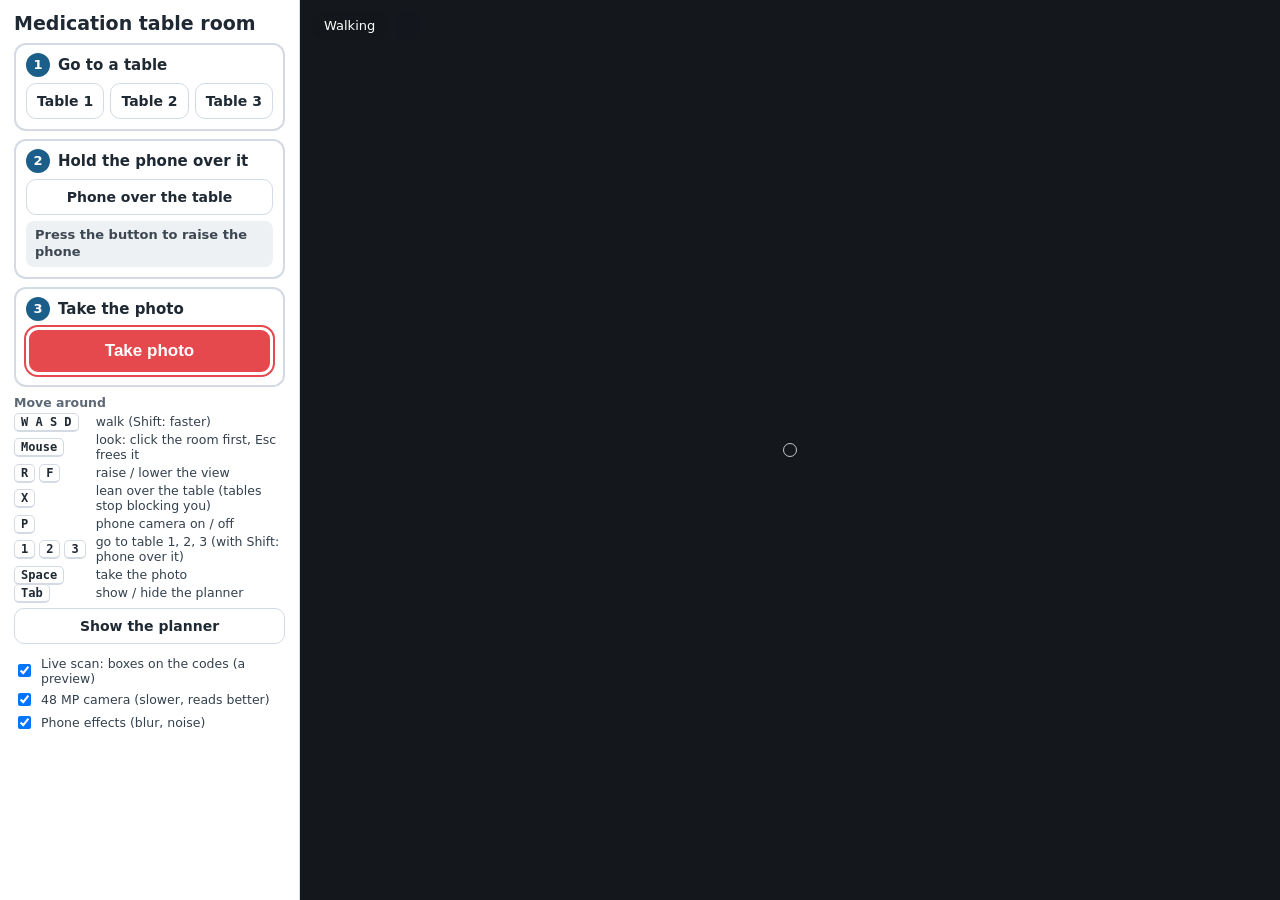
==== web/index.html @ 5b00cffe "Room: live scan preview (green boxes on codes read by the real decoder via /scan, fast passes, only " ====
<!doctype html>
<html lang="en">
<head>
<meta charset="utf-8">
<title>Medication table room</title>
<meta name="viewport" content="width=device-width, initial-scale=1">
<style>
  :root { --ink: #1f2933; --muted: #5d6875; --line: #d3dae3; --brand: #1b5e8a; --good: #1f8a5b; --mid: #d99a00; --bad: #c0392b; }
  * { box-sizing: border-box; }
  html, body { margin: 0; height: 100%; overflow: hidden; background: #14181d; font-family: system-ui, "Segoe UI", sans-serif; color: var(--ink); }
  body { display: flex; }

  /* left panel: always visible */
  #side { flex: none; width: 300px; height: 100%; overflow-y: auto; background: #fff; border-right: 1px solid var(--line); padding: 12px 14px 10px; display: flex; flex-direction: column; gap: 8px; }
  #side h1 { font-size: 19px; margin: 0; line-height: 1.2; }
  #side .sub { margin: 2px 0 0; font-size: 13px; color: var(--muted); line-height: 1.35; }
  .step { border: 2px solid var(--line); border-radius: 12px; padding: 8px 10px 10px; transition: border-color .15s, background .15s; }
  .step.current { border-color: var(--brand); background: #f1f7fc; }
  .step h2 { font-size: 15px; margin: 0 0 6px; display: flex; align-items: center; gap: 8px; }
  .step h2 b { flex: none; width: 24px; height: 24px; border-radius: 50%; background: var(--brand); color: #fff; font-size: 13px; display: inline-flex; align-items: center; justify-content: center; }
  .step p { margin: 8px 0 0; font-size: 12.5px; color: var(--muted); line-height: 1.35; }
  .row { display: flex; gap: 6px; }
  .btn { white-space: nowrap; cursor: pointer; border: 1px solid var(--line); background: #fff; color: var(--ink); border-radius: 10px; padding: 9px 12px; font: inherit; font-size: 14px; font-weight: 650; }
  .btn:hover { border-color: var(--brand); }
  .btn.on { background: var(--brand); color: #fff; border-color: var(--brand); }
  .row .btn { flex: 1; padding-left: 4px; padding-right: 4px; }
  .step > .btn { width: 100%; }
  #gauge { margin-top: 6px; padding: 6px 9px; border-radius: 8px; font-size: 13px; font-weight: 650; line-height: 1.3; background: #eef1f4; color: #3d4752; }
  #gauge.good { background: var(--good); color: #fff; } #gauge.mid { background: var(--mid); color: #fff; } #gauge.bad { background: var(--bad); color: #fff; }
  #shutter { width: 100%; padding: 11px; font-size: 17px; border-radius: 12px; border: 3px solid #fff; outline: 2px solid #e5484d; background: #e5484d; color: #fff; font-weight: 750; cursor: pointer; }
  #shutter:hover { background: #f0585d; } #shutter:active { transform: scale(.98); }
  .keys { margin: 0; display: grid; grid-template-columns: auto 1fr; gap: 5px 10px; font-size: 13px; align-items: center; }
  .keys dt { margin: 0; } .keys dd { margin: 0; color: #33404d; }
  kbd { background: #fff; border: 1px solid var(--line); border-bottom-width: 2px; border-radius: 5px; padding: 1px 6px; font: 600 12px ui-monospace, monospace; white-space: nowrap; }
  #side .small { font-size: 12.5px; color: var(--muted); }
  #side label { display: flex; gap: 7px; align-items: center; font-size: 12.5px; color: #33404d; cursor: pointer; margin-top: 4px; }
  .keys { gap: 3px 10px; font-size: 12.5px; }
  #side .note { font-size: 11.5px; color: var(--muted); line-height: 1.35; margin-top: auto; }

  /* the room */
  #stage { position: relative; flex: 1; min-width: 0; height: 100%; overflow: hidden; }
  #c { width: 100%; height: 100%; display: block; cursor: crosshair; }
  .hud { position: absolute; pointer-events: none; }
  .chips { left: 12px; top: 12px; display: flex; gap: 8px; }
  .chip { background: rgba(20,24,29,.72); color: #fff; padding: 6px 12px; border-radius: 999px; font-size: 13px; backdrop-filter: blur(4px); }
  #cross { left: 50%; top: 50%; width: 14px; height: 14px; margin: -7px 0 0 -7px; border: 1px solid rgba(255,255,255,.75); border-radius: 50%; }
  #frame { left: 50%; top: 50%; transform: translate(-50%, -50%); border: 2px solid rgba(255,255,255,.95); box-shadow: 0 0 0 100vmax rgba(0,0,0,.55); display: none; }
  #overlay { position: absolute; inset: 0; width: 100%; height: 100%; }
  #frame::before { content: ""; position: absolute; inset: 33.3% 0; border-top: 1px solid rgba(255,255,255,.3); border-bottom: 1px solid rgba(255,255,255,.3); }
  #frame::after { content: ""; position: absolute; inset: 0 33.3%; border-left: 1px solid rgba(255,255,255,.3); border-right: 1px solid rgba(255,255,255,.3); }
  #toast { left: 50%; top: 56px; transform: translateX(-50%); font-size: 15px; background: rgba(20,24,29,.9); color: #fff; padding: 10px 18px; border-radius: 12px; opacity: 0; transition: opacity .3s; max-width: 80%; text-align: center; }
  #lookhint { left: 50%; bottom: 14px; transform: translateX(-50%); font-size: 13px; color: #fff; background: rgba(20,24,29,.6); padding: 4px 12px; border-radius: 999px; white-space: nowrap; }

  /* planner panel */
  #panel { display: none; flex-direction: column; width: min(600px, 44vw); height: 100%; background: #fff; border-left: 1px solid var(--line); }
  body.planner #panel { display: flex; }
  #panelbar { display: flex; justify-content: space-between; align-items: center; padding: 8px 12px; border-bottom: 1px solid var(--line); font-weight: 700; }
  #panelbar a { font-weight: 500; font-size: 13px; color: var(--brand); margin-right: 12px; }
  #panelbar .btn { padding: 5px 11px; }
  #app { flex: 1; width: 100%; border: 0; }
</style>
</head>
<body>
<aside id="side">
  <h1>Medication table room</h1>

  <section class="step" id="step1">
    <h2><b>1</b> Go to a table</h2>
    <div class="row"><button class="btn" data-table="0">Table 1</button><button class="btn" data-table="1">Table 2</button><button class="btn" data-table="2">Table 3</button></div>
  </section>

  <section class="step" id="step2">
    <h2><b>2</b> Hold the phone over it</h2>
    <button class="btn" id="btnPhone" title="Shift + 1, 2 or 3">Phone over the table</button>
    <div id="gauge">Press the button to raise the phone</div>
  </section>

  <section class="step" id="step3">
    <h2><b>3</b> Take the photo</h2>
    <button id="shutter" title="Space">Take photo</button>
  </section>

  <section>
    <h2 class="small" style="margin:0 0 4px">Move around</h2>
    <dl class="keys">
      <dt><kbd>W A S D</kbd></dt><dd>walk (Shift: faster)</dd>
      <dt><kbd>Mouse</kbd></dt><dd>look: click the room first, Esc frees it</dd>
      <dt><kbd>R</kbd> <kbd>F</kbd></dt><dd>raise / lower the view</dd>
      <dt><kbd>X</kbd></dt><dd>lean over the table (tables stop blocking you)</dd>
      <dt><kbd>P</kbd></dt><dd>phone camera on / off</dd>
      <dt><kbd>1</kbd> <kbd>2</kbd> <kbd>3</kbd></dt><dd>go to table 1, 2, 3 (with Shift: phone over it)</dd>
      <dt><kbd>Space</kbd></dt><dd>take the photo</dd>
      <dt><kbd>Tab</kbd></dt><dd>show / hide the planner</dd>
    </dl>
  </section>

  <button class="btn" id="btnPlanner">Show the planner</button>

  <section>
    <label><input type="checkbox" id="live" checked> Live scan: boxes on the codes (a preview)</label>
    <label><input type="checkbox" id="hires" checked> 48 MP camera (slower, reads better)</label>
    <label><input type="checkbox" id="effects" checked> Phone effects (blur, noise)</label>
  </section>

</aside>

<div id="stage">
  <canvas id="c"></canvas>
  <div id="cross" class="hud"></div>
  <div id="frame" class="hud"><canvas id="overlay"></canvas></div>
  <div class="hud chips"><span class="chip" id="modeChip">Walking</span><span class="chip" id="where"></span><span class="chip" id="scanChip" style="display:none"></span></div>
  <div id="toast" class="hud"></div>
  <div id="lookhint" class="hud"></div>
</div>

<aside id="panel">
  <div id="panelbar"><span>Planner</span><span><a id="openApp" target="_blank" rel="noopener">Open in a tab</a><button class="btn" id="btnClose">Hide</button></span></div>
  <iframe id="app" title="Medication planner"></iframe>
</aside>
<script type="importmap">{ "imports": { "three": "./vendor/three.module.js" } }</script>
<script type="module" src="./main.js"></script>
</body>
</html>
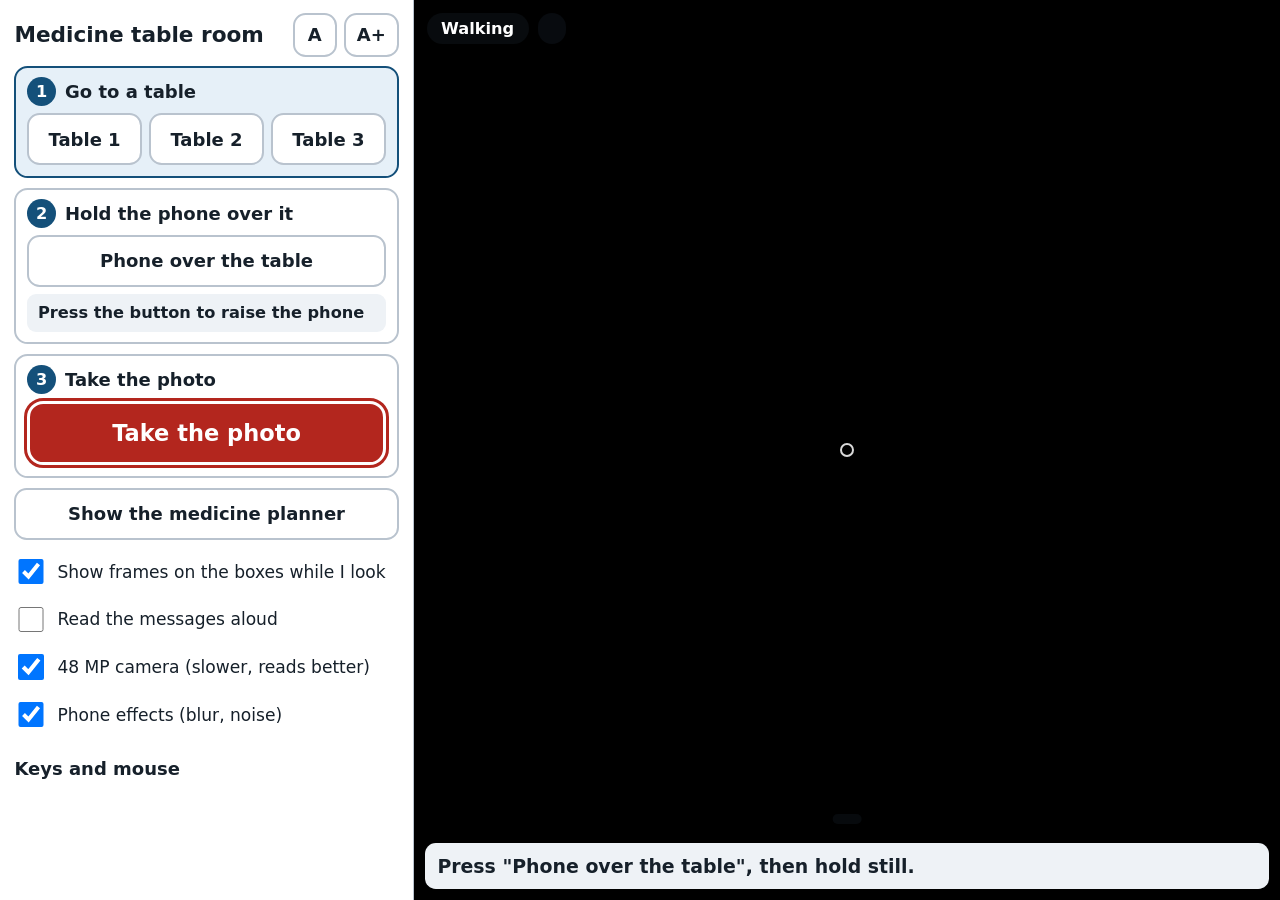
==== commit ee3e1712: "Room and camera pages: large readable controls, text size buttons, one spoken or written next step, " ====
--- a/web/index.html
+++ b/web/index.html
@@ -2,120 +2,91 @@
 <html lang="en">
 <head>
 <meta charset="utf-8">
-<title>Medication table room</title>
-<meta name="viewport" content="width=device-width, initial-scale=1">
+<title>Medicine table room</title>
+<meta name="viewport" content="width=device-width, initial-scale=1, viewport-fit=cover">
+<link rel="stylesheet" href="./ui.css">
 <style>
-  :root { --ink: #1f2933; --muted: #5d6875; --line: #d3dae3; --brand: #1b5e8a; --good: #1f8a5b; --mid: #d99a00; --bad: #c0392b; }
-  * { box-sizing: border-box; }
-  html, body { margin: 0; height: 100%; overflow: hidden; background: #14181d; font-family: system-ui, "Segoe UI", sans-serif; color: var(--ink); }
-  body { display: flex; }
-
-  /* left panel: always visible */
-  #side { flex: none; width: 300px; height: 100%; overflow-y: auto; background: #fff; border-right: 1px solid var(--line); padding: 12px 14px 10px; display: flex; flex-direction: column; gap: 8px; }
-  #side h1 { font-size: 19px; margin: 0; line-height: 1.2; }
-  #side .sub { margin: 2px 0 0; font-size: 13px; color: var(--muted); line-height: 1.35; }
-  .step { border: 2px solid var(--line); border-radius: 12px; padding: 8px 10px 10px; transition: border-color .15s, background .15s; }
-  .step.current { border-color: var(--brand); background: #f1f7fc; }
-  .step h2 { font-size: 15px; margin: 0 0 6px; display: flex; align-items: center; gap: 8px; }
-  .step h2 b { flex: none; width: 24px; height: 24px; border-radius: 50%; background: var(--brand); color: #fff; font-size: 13px; display: inline-flex; align-items: center; justify-content: center; }
-  .step p { margin: 8px 0 0; font-size: 12.5px; color: var(--muted); line-height: 1.35; }
-  .row { display: flex; gap: 6px; }
-  .btn { white-space: nowrap; cursor: pointer; border: 1px solid var(--line); background: #fff; color: var(--ink); border-radius: 10px; padding: 9px 12px; font: inherit; font-size: 14px; font-weight: 650; }
-  .btn:hover { border-color: var(--brand); }
-  .btn.on { background: var(--brand); color: #fff; border-color: var(--brand); }
-  .row .btn { flex: 1; padding-left: 4px; padding-right: 4px; }
-  .step > .btn { width: 100%; }
-  #gauge { margin-top: 6px; padding: 6px 9px; border-radius: 8px; font-size: 13px; font-weight: 650; line-height: 1.3; background: #eef1f4; color: #3d4752; }
-  #gauge.good { background: var(--good); color: #fff; } #gauge.mid { background: var(--mid); color: #fff; } #gauge.bad { background: var(--bad); color: #fff; }
-  #shutter { width: 100%; padding: 11px; font-size: 17px; border-radius: 12px; border: 3px solid #fff; outline: 2px solid #e5484d; background: #e5484d; color: #fff; font-weight: 750; cursor: pointer; }
-  #shutter:hover { background: #f0585d; } #shutter:active { transform: scale(.98); }
-  .keys { margin: 0; display: grid; grid-template-columns: auto 1fr; gap: 5px 10px; font-size: 13px; align-items: center; }
-  .keys dt { margin: 0; } .keys dd { margin: 0; color: #33404d; }
-  kbd { background: #fff; border: 1px solid var(--line); border-bottom-width: 2px; border-radius: 5px; padding: 1px 6px; font: 600 12px ui-monospace, monospace; white-space: nowrap; }
-  #side .small { font-size: 12.5px; color: var(--muted); }
-  #side label { display: flex; gap: 7px; align-items: center; font-size: 12.5px; color: #33404d; cursor: pointer; margin-top: 4px; }
-  .keys { gap: 3px 10px; font-size: 12.5px; }
-  #side .note { font-size: 11.5px; color: var(--muted); line-height: 1.35; margin-top: auto; }
-
-  /* the room */
-  #stage { position: relative; flex: 1; min-width: 0; height: 100%; overflow: hidden; }
-  #c { width: 100%; height: 100%; display: block; cursor: crosshair; }
-  .hud { position: absolute; pointer-events: none; }
-  .chips { left: 12px; top: 12px; display: flex; gap: 8px; }
-  .chip { background: rgba(20,24,29,.72); color: #fff; padding: 6px 12px; border-radius: 999px; font-size: 13px; backdrop-filter: blur(4px); }
-  #cross { left: 50%; top: 50%; width: 14px; height: 14px; margin: -7px 0 0 -7px; border: 1px solid rgba(255,255,255,.75); border-radius: 50%; }
+  #c { width: 100%; height: 100%; display: block; cursor: crosshair; touch-action: none; }
+  #cross { left: 50%; top: 50%; width: 14px; height: 14px; margin: -7px 0 0 -7px; border: 2px solid rgba(255,255,255,.85); border-radius: 50%; }
   #frame { left: 50%; top: 50%; transform: translate(-50%, -50%); border: 2px solid rgba(255,255,255,.95); box-shadow: 0 0 0 100vmax rgba(0,0,0,.55); display: none; }
-  #overlay { position: absolute; inset: 0; width: 100%; height: 100%; }
   #frame::before { content: ""; position: absolute; inset: 33.3% 0; border-top: 1px solid rgba(255,255,255,.3); border-bottom: 1px solid rgba(255,255,255,.3); }
   #frame::after { content: ""; position: absolute; inset: 0 33.3%; border-left: 1px solid rgba(255,255,255,.3); border-right: 1px solid rgba(255,255,255,.3); }
-  #toast { left: 50%; top: 56px; transform: translateX(-50%); font-size: 15px; background: rgba(20,24,29,.9); color: #fff; padding: 10px 18px; border-radius: 12px; opacity: 0; transition: opacity .3s; max-width: 80%; text-align: center; }
-  #lookhint { left: 50%; bottom: 14px; transform: translateX(-50%); font-size: 13px; color: #fff; background: rgba(20,24,29,.6); padding: 4px 12px; border-radius: 999px; white-space: nowrap; }
-
-  /* planner panel */
-  #panel { display: none; flex-direction: column; width: min(600px, 44vw); height: 100%; background: #fff; border-left: 1px solid var(--line); }
-  body.planner #panel { display: flex; }
-  #panelbar { display: flex; justify-content: space-between; align-items: center; padding: 8px 12px; border-bottom: 1px solid var(--line); font-weight: 700; }
-  #panelbar a { font-weight: 500; font-size: 13px; color: var(--brand); margin-right: 12px; }
-  #panelbar .btn { padding: 5px 11px; }
-  #app { flex: 1; width: 100%; border: 0; }
+  #overlay { inset: 0; width: 100%; height: 100%; pointer-events: none; }
+  #lookhint { left: 50%; bottom: 4.2rem; transform: translateX(-50%); font-size: .9rem; color: #fff; background: rgba(10,14,18,.75); padding: .3rem .8rem; border-radius: 999px; white-space: nowrap; }
+  #stage #advice { position: absolute; left: .6rem; right: .6rem; bottom: .6rem; margin: 0; font-size: 1.05rem; box-shadow: 0 2px 10px rgba(0,0,0,.4); pointer-events: none; }
+  #pad { position: absolute; right: .6rem; bottom: 4.6rem; display: none; grid-template-columns: repeat(3, 3.2rem); grid-template-rows: repeat(3, 3.2rem); gap: .3rem; }
+  #pad .btn { min-height: 0; min-width: 0; width: 3.2rem; height: 3.2rem; padding: 0; background: rgba(255,255,255,.88); font-size: .8rem; user-select: none; -webkit-user-select: none; touch-action: none; }
+  @media (pointer: coarse) { #pad { display: grid; } #lookhint, .keys-block { display: none; } }
+  details.keys-block summary { cursor: pointer; font-weight: 700; min-height: 44px; display: flex; align-items: center; }
 </style>
 </head>
 <body>
-<aside id="side">
-  <h1>Medication table room</h1>
+<aside id="side" aria-label="Controls">
+  <div class="top">
+    <h1>Medicine table room</h1>
+    <button class="btn small" id="textSmaller" aria-label="Normal text size" aria-pressed="true">A</button>
+    <button class="btn small" id="textBigger" aria-label="Larger text size" aria-pressed="false">A+</button>
+  </div>
 
-  <section class="step" id="step1">
-    <h2><b>1</b> Go to a table</h2>
+  <section class="step current" id="step1" aria-labelledby="s1">
+    <h2 id="s1"><b>1</b> Go to a table</h2>
     <div class="row"><button class="btn" data-table="0">Table 1</button><button class="btn" data-table="1">Table 2</button><button class="btn" data-table="2">Table 3</button></div>
   </section>
 
-  <section class="step" id="step2">
-    <h2><b>2</b> Hold the phone over it</h2>
+  <section class="step" id="step2" aria-labelledby="s2">
+    <h2 id="s2"><b>2</b> Hold the phone over it</h2>
     <button class="btn" id="btnPhone" title="Shift + 1, 2 or 3">Phone over the table</button>
     <div id="gauge">Press the button to raise the phone</div>
+    <button class="btn warn" id="btnCloseup" style="display:none; margin-top:.4rem">Close-up of the box with no code</button>
   </section>
 
-  <section class="step" id="step3">
-    <h2><b>3</b> Take the photo</h2>
-    <button id="shutter" title="Space">Take photo</button>
+  <section class="step" id="step3" aria-labelledby="s3">
+    <h2 id="s3"><b>3</b> Take the photo</h2>
+    <button id="shutter" title="Space">Take the photo</button>
   </section>
 
-  <section>
-    <h2 class="small" style="margin:0 0 4px">Move around</h2>
+  <button class="btn" id="btnPlanner">Show the medicine planner</button>
+
+  <section class="options" aria-label="Options">
+    <label><input type="checkbox" id="live" checked> Show frames on the boxes while I look</label>
+    <label><input type="checkbox" id="voice"> Read the messages aloud</label>
+    <label><input type="checkbox" id="hires" checked> 48 MP camera (slower, reads better)</label>
+    <label><input type="checkbox" id="effects" checked> Phone effects (blur, noise)</label>
+  </section>
+
+  <details class="keys-block">
+    <summary>Keys and mouse</summary>
     <dl class="keys">
       <dt><kbd>W A S D</kbd></dt><dd>walk (Shift: faster)</dd>
       <dt><kbd>Mouse</kbd></dt><dd>look: click the room first, Esc frees it</dd>
       <dt><kbd>R</kbd> <kbd>F</kbd></dt><dd>raise / lower the view</dd>
-      <dt><kbd>X</kbd></dt><dd>lean over the table (tables stop blocking you)</dd>
+      <dt><kbd>X</kbd></dt><dd>lean over the table</dd>
       <dt><kbd>P</kbd></dt><dd>phone camera on / off</dd>
-      <dt><kbd>1</kbd> <kbd>2</kbd> <kbd>3</kbd></dt><dd>go to table 1, 2, 3 (with Shift: phone over it)</dd>
+      <dt><kbd>1</kbd> <kbd>2</kbd> <kbd>3</kbd></dt><dd>go to table 1, 2, 3 (Shift: phone over it)</dd>
       <dt><kbd>Space</kbd></dt><dd>take the photo</dd>
       <dt><kbd>Tab</kbd></dt><dd>show / hide the planner</dd>
     </dl>
-  </section>
-
-  <button class="btn" id="btnPlanner">Show the planner</button>
-
-  <section>
-    <label><input type="checkbox" id="live" checked> Live scan: boxes on the codes (a preview)</label>
-    <label><input type="checkbox" id="hires" checked> 48 MP camera (slower, reads better)</label>
-    <label><input type="checkbox" id="effects" checked> Phone effects (blur, noise)</label>
-  </section>
-
+  </details>
 </aside>
 
 <div id="stage">
-  <canvas id="c"></canvas>
+  <canvas id="c" aria-label="3D room with three tables of medicine boxes" tabindex="0"></canvas>
   <div id="cross" class="hud"></div>
-  <div id="frame" class="hud"><canvas id="overlay"></canvas></div>
+  <div id="frame" class="hud"><canvas id="overlay" aria-hidden="true"></canvas><div id="sweep"></div></div>
   <div class="hud chips"><span class="chip" id="modeChip">Walking</span><span class="chip" id="where"></span><span class="chip" id="scanChip" style="display:none"></span></div>
-  <div id="toast" class="hud"></div>
+  <div id="toast" class="hud" role="status" aria-live="polite"></div>
   <div id="lookhint" class="hud"></div>
+  <div id="pad" aria-label="Move around">
+    <span></span><button class="btn" data-key="KeyW" aria-label="Walk forward">Fwd</button><span></span>
+    <button class="btn" data-key="KeyA" aria-label="Walk left">Left</button><button class="btn" data-key="KeyS" aria-label="Walk back">Back</button><button class="btn" data-key="KeyD" aria-label="Walk right">Right</button>
+    <button class="btn" data-key="KeyR" aria-label="Raise the view">Up</button><span></span><button class="btn" data-key="KeyF" aria-label="Lower the view">Down</button>
+  </div>
+  <div id="advice" role="status" aria-live="polite">Press "Phone over the table", then hold still.</div>
 </div>
 
-<aside id="panel">
-  <div id="panelbar"><span>Planner</span><span><a id="openApp" target="_blank" rel="noopener">Open in a tab</a><button class="btn" id="btnClose">Hide</button></span></div>
-  <iframe id="app" title="Medication planner"></iframe>
+<aside id="panel" aria-label="Medicine planner">
+  <div id="panelbar"><span>Medicine planner</span><span><a id="openApp" target="_blank" rel="noopener">Open in a new tab</a><button class="btn small" id="btnClose">Back to the room</button></span></div>
+  <iframe id="app" title="Medicine planner"></iframe>
 </aside>
 <script type="importmap">{ "imports": { "three": "./vendor/three.module.js" } }</script>
 <script type="module" src="./main.js"></script>
--- a/web/ui.css
+++ b/web/ui.css
@@ -0,0 +1,84 @@
+/* Shared by the 3D room (index.html) and the camera page (camera.html).
+   Built for people who may be over 80 or have poor eyesight: large text that the user can enlarge, high contrast (every text/background pair is at least
+   4.5:1, most 7:1), buttons at least 52 px tall, a clear focus ring, no meaning carried by colour alone, no required hover, motion that can be turned off. */
+:root { --ink: #16202a; --muted: #44505b; --line: #b9c3ce; --paper: #ffffff; --soft: #eef2f6; --brand: #14507a; --brand-soft: #e6f0f8;
+        --good: #17704a; --mid: #7a4f00; --bad: #a52a1f; --amber: #f59e0b; --green: #22c55e; --focus: #ffb000; --side: 23rem; }
+* { box-sizing: border-box; }
+html { font-size: 18px; -webkit-text-size-adjust: 100%; }
+html.big { font-size: 22px; }
+html, body { margin: 0; height: 100%; overflow: hidden; background: #10151a; color: var(--ink); font-family: system-ui, "Segoe UI", Roboto, sans-serif; }
+body { display: flex; height: 100dvh; }
+:focus-visible { outline: 4px solid var(--focus); outline-offset: 2px; }
+button, input, label { font: inherit; }
+
+#side { flex: none; width: var(--side); max-width: 100vw; height: 100%; overflow-y: auto; background: var(--paper); border-right: 1px solid var(--line);
+        padding: .7rem .8rem .5rem; display: flex; flex-direction: column; gap: .55rem; }
+#side h1 { font-size: 1.2rem; line-height: 1.2; margin: 0; flex: 1; }
+.top { display: flex; align-items: center; gap: .4rem; }
+.step { border: 2px solid var(--line); border-radius: .75rem; padding: .5rem .6rem .6rem; background: var(--paper); }
+.step.current { border-color: var(--brand); background: var(--brand-soft); }
+.step h2 { font-size: 1rem; margin: 0 0 .4rem; display: flex; align-items: center; gap: .5rem; }
+.step h2 b { flex: none; width: 1.6rem; height: 1.6rem; border-radius: 50%; background: var(--brand); color: #fff; font-size: .9rem; display: inline-flex; align-items: center; justify-content: center; }
+.step p, .help { margin: .4rem 0 0; font-size: .85rem; color: var(--muted); line-height: 1.4; }
+.row { display: flex; gap: .4rem; }
+
+.btn { min-height: 52px; min-width: 52px; padding: .5rem .8rem; border: 2px solid var(--line); border-radius: .7rem; background: var(--paper); color: var(--ink);
+       font-size: 1rem; font-weight: 700; cursor: pointer; line-height: 1.2; touch-action: manipulation; }
+.btn:hover { border-color: var(--brand); }
+.btn.on, .btn.primary { background: var(--brand); color: #fff; border-color: var(--brand); }
+.btn:disabled { opacity: .5; cursor: default; }
+.btn.wide, .step > .btn, #side > .btn { width: 100%; }
+.row .btn { flex: 1; padding-left: .2rem; padding-right: .2rem; }
+.btn.small { min-height: 44px; min-width: 44px; padding: .2rem .6rem; }
+.btn.warn { border-color: var(--amber); color: var(--mid); }
+a { color: var(--brand); }
+
+#shutter { width: 100%; min-height: 64px; font-size: 1.25rem; font-weight: 800; border-radius: .9rem; border: 3px solid #fff; outline: 3px solid #b3261e; background: #b3261e; color: #fff; cursor: pointer; touch-action: manipulation; }
+#shutter:disabled { opacity: .45; cursor: default; }
+#shutter:not(:disabled):hover { background: #c4342b; } #shutter:not(:disabled):active { transform: scale(.98); }
+
+/* the one sentence that says what to do next */
+#advice { margin-top: .4rem; padding: .6rem .7rem; border-radius: .6rem; font-size: 1.05rem; font-weight: 700; line-height: 1.3; background: var(--soft); color: var(--ink); }
+#advice.good { background: var(--good); color: #fff; } #advice.mid { background: #ffe9b8; color: #3d2900; border: 2px solid var(--mid); } #advice.bad { background: #ffd9d4; color: #5c1009; border: 2px solid var(--bad); }
+#gauge { margin-top: .4rem; padding: .45rem .6rem; border-radius: .5rem; font-size: .9rem; font-weight: 700; line-height: 1.3; background: var(--soft); color: var(--ink); }
+#gauge.good { background: var(--good); color: #fff; } #gauge.mid { background: #ffe9b8; color: #3d2900; } #gauge.bad { background: #ffd9d4; color: #5c1009; }
+#error { display: none; background: #ffd9d4; color: #5c1009; border: 2px solid var(--bad); border-radius: .5rem; padding: .5rem .6rem; font-size: .95rem; line-height: 1.35; margin-top: .4rem; }
+.options { display: flex; flex-direction: column; gap: .2rem; }
+.options label { display: flex; gap: .6rem; align-items: center; min-height: 44px; font-size: .95rem; cursor: pointer; }
+.options input { width: 1.4rem; height: 1.4rem; flex: none; }
+.keys { margin: 0; display: grid; grid-template-columns: auto 1fr; gap: .25rem .6rem; font-size: .85rem; align-items: center; }
+.keys dt, .keys dd { margin: 0; }
+kbd { background: #fff; border: 1px solid var(--line); border-bottom-width: 2px; border-radius: 5px; padding: 1px 6px; font: 700 .8rem ui-monospace, monospace; white-space: nowrap; }
+
+#stage { position: relative; flex: 1; min-width: 0; height: 100%; overflow: hidden; background: #000; }
+.hud { position: absolute; pointer-events: none; }
+.chips { left: .7rem; top: .7rem; display: flex; gap: .5rem; flex-wrap: wrap; right: .7rem; }
+.chip { background: rgba(10,14,18,.82); color: #fff; padding: .35rem .8rem; border-radius: 999px; font-size: .9rem; font-weight: 600; }
+#toast { left: 50%; top: 3.6rem; transform: translateX(-50%); font-size: 1.05rem; background: rgba(10,14,18,.94); color: #fff; padding: .7rem 1.1rem; border-radius: .8rem; opacity: 0; transition: opacity .3s; max-width: 90%; text-align: center; }
+#overlay { position: absolute; pointer-events: none; }
+#sweep { position: absolute; left: 0; right: 0; height: 4px; top: 0; display: none; background: linear-gradient(90deg, transparent, #7ee2a8, transparent); box-shadow: 0 0 12px 2px rgba(126,226,168,.7); animation: sweep 1.3s ease-in-out infinite alternate; pointer-events: none; }
+@keyframes sweep { from { top: var(--t0, 0px); } to { top: var(--t1, 100%); } }
+
+#panel { display: none; flex-direction: column; width: min(40rem, 46vw); height: 100%; background: var(--paper); border-left: 1px solid var(--line); }
+body.planner #panel { display: flex; }
+#panelbar { display: flex; justify-content: space-between; align-items: center; gap: .5rem; padding: .5rem .7rem; border-bottom: 1px solid var(--line); font-weight: 800; }
+#panelbar a { font-weight: 600; font-size: .9rem; margin-right: .6rem; }
+#app { flex: 1; width: 100%; border: 0; }
+
+/* small screens: the picture on top, the controls below, the planner over everything */
+@media (max-width: 860px) {
+  html { font-size: 17px; }
+  body { flex-direction: column; }
+  #stage { order: 1; flex: none; height: 46dvh; }
+  #side { order: 2; width: 100%; flex: 1; height: auto; border-right: 0; border-top: 1px solid var(--line); padding-bottom: 1rem; }
+  #panel { order: 3; position: fixed; inset: 0; width: 100%; z-index: 20; border-left: 0; }
+  .keys-block { display: none; }
+}
+@media (orientation: landscape) and (max-height: 520px) {
+  html { font-size: 15px; }
+  body { flex-direction: row; }
+  #stage { order: 0; flex: 1; height: 100%; }
+  #side { order: 0; width: 21rem; height: 100%; border-top: 0; border-right: 1px solid var(--line); }
+}
+@media (prefers-reduced-motion: reduce) { #sweep { animation: none; display: none !important; } * { transition: none !important; } }
+@media (prefers-contrast: more) { :root { --line: #5b6670; } }
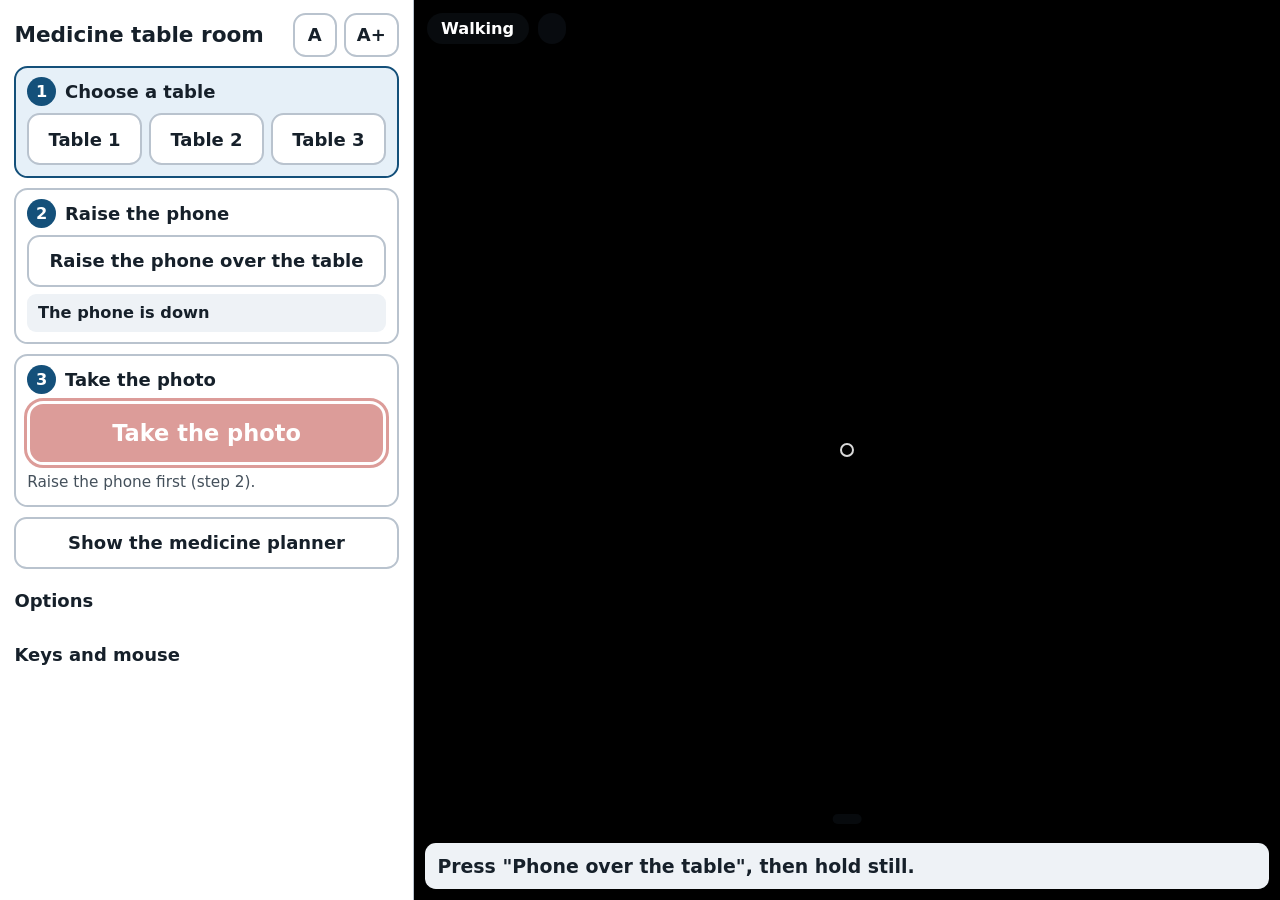
==== commit db525f01: "Room: three plain steps (choose a table, raise the phone, take the photo); the shutter is off until " ====
--- a/web/index.html
+++ b/web/index.html
@@ -17,7 +17,7 @@
   #pad { position: absolute; right: .6rem; bottom: 4.6rem; display: none; grid-template-columns: repeat(3, 3.2rem); grid-template-rows: repeat(3, 3.2rem); gap: .3rem; }
   #pad .btn { min-height: 0; min-width: 0; width: 3.2rem; height: 3.2rem; padding: 0; background: rgba(255,255,255,.88); font-size: .8rem; user-select: none; -webkit-user-select: none; touch-action: none; }
   @media (pointer: coarse) { #pad { display: grid; } #lookhint, .keys-block { display: none; } }
-  details.keys-block summary { cursor: pointer; font-weight: 700; min-height: 44px; display: flex; align-items: center; }
+  details.options-block summary, details.keys-block summary { cursor: pointer; font-weight: 700; min-height: 44px; display: flex; align-items: center; }
 </style>
 </head>
 <body>
@@ -29,30 +29,34 @@
   </div>
 
   <section class="step current" id="step1" aria-labelledby="s1">
-    <h2 id="s1"><b>1</b> Go to a table</h2>
+    <h2 id="s1"><b>1</b> Choose a table</h2>
     <div class="row"><button class="btn" data-table="0">Table 1</button><button class="btn" data-table="1">Table 2</button><button class="btn" data-table="2">Table 3</button></div>
   </section>
 
   <section class="step" id="step2" aria-labelledby="s2">
-    <h2 id="s2"><b>2</b> Hold the phone over it</h2>
-    <button class="btn" id="btnPhone" title="Shift + 1, 2 or 3">Phone over the table</button>
-    <div id="gauge">Press the button to raise the phone</div>
+    <h2 id="s2"><b>2</b> Raise the phone</h2>
+    <button class="btn" id="btnPhone" title="Shift + 1, 2 or 3">Raise the phone over the table</button>
+    <div id="gauge">The phone is down</div>
     <button class="btn warn" id="btnCloseup" style="display:none; margin-top:.4rem">Close-up of the box with no code</button>
   </section>
 
   <section class="step" id="step3" aria-labelledby="s3">
     <h2 id="s3"><b>3</b> Take the photo</h2>
-    <button id="shutter" title="Space">Take the photo</button>
+    <button id="shutter" title="Space" disabled>Take the photo</button>
+    <p class="help" id="shutterHelp">Raise the phone first (step 2).</p>
   </section>
 
   <button class="btn" id="btnPlanner">Show the medicine planner</button>
 
-  <section class="options" aria-label="Options">
-    <label><input type="checkbox" id="live" checked> Show frames on the boxes while I look</label>
-    <label><input type="checkbox" id="voice"> Read the messages aloud</label>
-    <label><input type="checkbox" id="hires" checked> 48 MP camera (slower, reads better)</label>
-    <label><input type="checkbox" id="effects" checked> Phone effects (blur, noise)</label>
-  </section>
+  <details class="options-block">
+    <summary>Options</summary>
+    <section class="options" aria-label="Options">
+      <label><input type="checkbox" id="live" checked> Mark the boxes while the phone is up</label>
+      <label><input type="checkbox" id="voice"> Read the messages aloud</label>
+      <label><input type="checkbox" id="hires" checked> 48 MP camera (slower, reads better)</label>
+      <label><input type="checkbox" id="effects" checked> Imitate a real phone (slight blur and noise)</label>
+    </section>
+  </details>
 
   <details class="keys-block">
     <summary>Keys and mouse</summary>
@@ -60,6 +64,7 @@
       <dt><kbd>W A S D</kbd></dt><dd>walk (Shift: faster)</dd>
       <dt><kbd>Mouse</kbd></dt><dd>look: click the room first, Esc frees it</dd>
       <dt><kbd>R</kbd> <kbd>F</kbd></dt><dd>raise / lower the view</dd>
+      <dt>Mouse wheel</dt><dd>zoom; with the phone up, raise / lower it</dd>
       <dt><kbd>X</kbd></dt><dd>lean over the table</dd>
       <dt><kbd>P</kbd></dt><dd>phone camera on / off</dd>
       <dt><kbd>1</kbd> <kbd>2</kbd> <kbd>3</kbd></dt><dd>go to table 1, 2, 3 (Shift: phone over it)</dd>
--- a/web/ui.css
+++ b/web/ui.css
@@ -73,6 +73,8 @@
   #side { order: 2; width: 100%; flex: 1; height: auto; border-right: 0; border-top: 1px solid var(--line); padding-bottom: 1rem; }
   #panel { order: 3; position: fixed; inset: 0; width: 100%; z-index: 20; border-left: 0; }
   .keys-block { display: none; }
+  #side > #advice { margin: 0 0 .6rem; font-size: 1.1rem; }
+  #stage { height: 52dvh; }
 }
 @media (orientation: landscape) and (max-height: 520px) {
   html { font-size: 15px; }
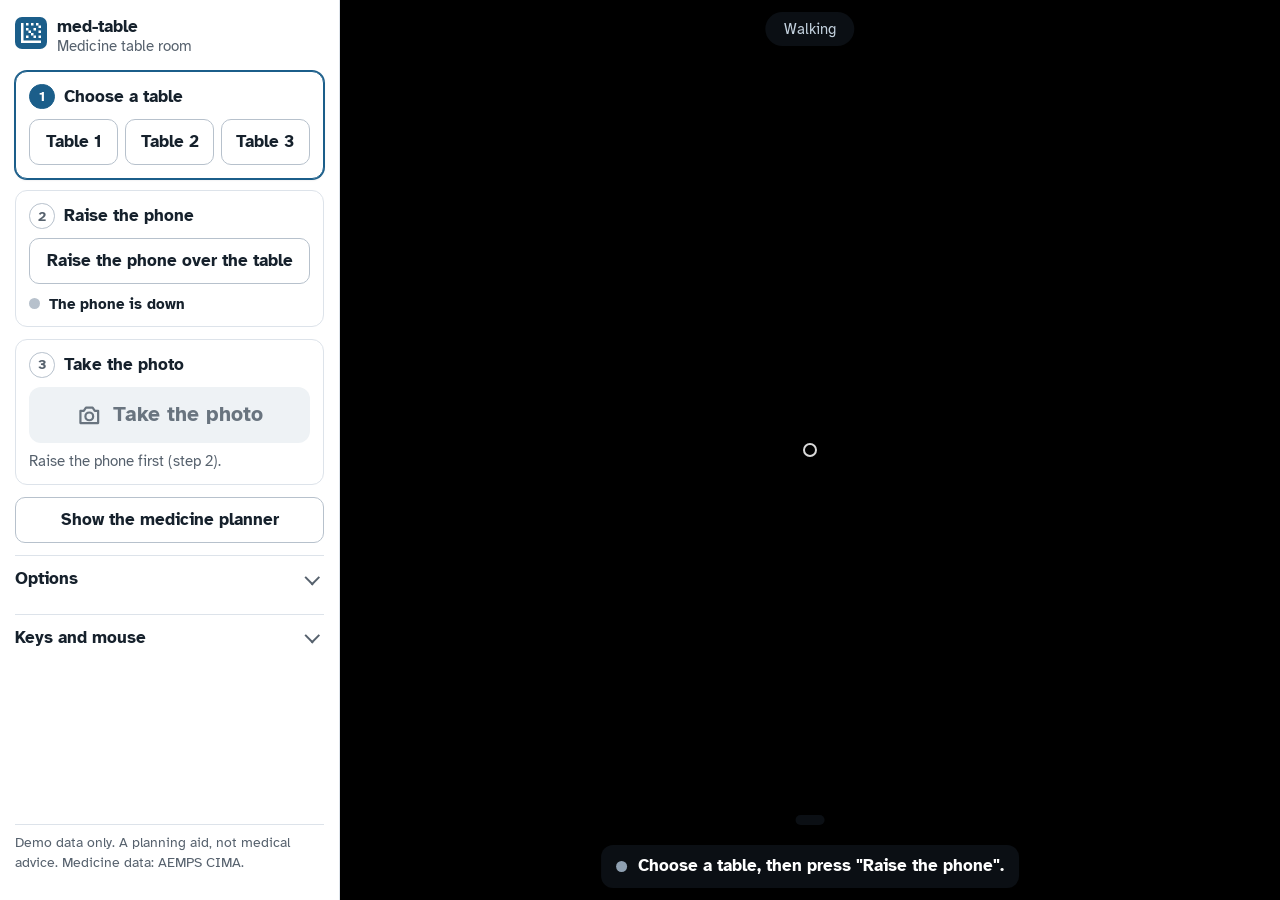
==== commit 21ccb0b8: "3D room: shared design tokens and the Atkinson Hyperlegible typeface; one accent colour (the shutter" ====
--- a/web/index.html
+++ b/web/index.html
@@ -2,30 +2,38 @@
 <html lang="en">
 <head>
 <meta charset="utf-8">
-<title>Medicine table room</title>
+<title>3D room · med-table</title>
 <meta name="viewport" content="width=device-width, initial-scale=1, viewport-fit=cover">
+<meta name="description" content="Photograph a table of medicine boxes in a 3D room; each box is identified from its code and checked against AEMPS CIMA.">
+<link rel="icon" href="./favicon.svg" type="image/svg+xml">
+<link rel="preload" href="./fonts/atkinson-400.woff2" as="font" type="font/woff2" crossorigin>
+<link rel="preload" href="./fonts/atkinson-700.woff2" as="font" type="font/woff2" crossorigin>
 <link rel="stylesheet" href="./ui.css">
 <style>
   #c { width: 100%; height: 100%; display: block; cursor: crosshair; touch-action: none; }
   #cross { left: 50%; top: 50%; width: 14px; height: 14px; margin: -7px 0 0 -7px; border: 2px solid rgba(255,255,255,.85); border-radius: 50%; }
-  #frame { left: 50%; top: 50%; transform: translate(-50%, -50%); border: 2px solid rgba(255,255,255,.95); box-shadow: 0 0 0 100vmax rgba(0,0,0,.55); display: none; }
-  #frame::before { content: ""; position: absolute; inset: 33.3% 0; border-top: 1px solid rgba(255,255,255,.3); border-bottom: 1px solid rgba(255,255,255,.3); }
-  #frame::after { content: ""; position: absolute; inset: 0 33.3%; border-left: 1px solid rgba(255,255,255,.3); border-right: 1px solid rgba(255,255,255,.3); }
-  #overlay { inset: 0; width: 100%; height: 100%; pointer-events: none; }
-  #lookhint { left: 50%; bottom: 4.2rem; transform: translateX(-50%); font-size: .9rem; color: #fff; background: rgba(10,14,18,.75); padding: .3rem .8rem; border-radius: 999px; white-space: nowrap; }
-  #stage #advice { position: absolute; left: .6rem; right: .6rem; bottom: .6rem; margin: 0; font-size: 1.05rem; box-shadow: 0 2px 10px rgba(0,0,0,.4); pointer-events: none; }
+  /* the phone: the viewfinder is exactly the phone camera's field of view; the body around it is drawn with shadows so it does not change that area */
+  #frame { left: 50%; top: 50%; transform: translate(-50%, -50%); border-radius: 14px; display: none; pointer-events: none;
+           box-shadow: 0 0 0 9px #0b0f14, 0 0 0 10px #39424c, 0 22px 60px 12px rgba(0,0,0,.55), 0 0 0 100vmax rgba(5,8,12,.5); }
+  #frame::before { content: ""; position: absolute; inset: 33.3% 0; border-top: 1px solid rgba(255,255,255,.28); border-bottom: 1px solid rgba(255,255,255,.28); }
+  #frame::after { content: ""; position: absolute; inset: 0 33.3%; border-left: 1px solid rgba(255,255,255,.28); border-right: 1px solid rgba(255,255,255,.28); }
+  #overlay { inset: 0; width: 100%; height: 100%; pointer-events: none; border-radius: 14px; }
+  #shutterIn { position: absolute; right: 18px; top: 50%; transform: translateY(-50%); width: 64px; height: 64px; border-radius: 50%; border: 4px solid #fff; padding: 0; z-index: 2;
+               background: rgba(255,255,255,.35); box-shadow: 0 2px 10px rgba(0,0,0,.4); cursor: pointer; pointer-events: auto; transition: background .15s, transform .1s; }
+  #shutterIn::after { content: ""; position: absolute; inset: 5px; border-radius: 50%; background: #fff; }
+  #shutterIn:hover { background: rgba(255,255,255,.55); } #shutterIn:active { transform: translateY(-50%) scale(.94); }
+  #lookhint { left: 50%; bottom: 4.4rem; transform: translateX(-50%); font-size: var(--mt-fs-sm); color: #fff; background: var(--hud); padding: .3rem .85rem; border-radius: 999px; white-space: nowrap; }
   #pad { position: absolute; right: .6rem; bottom: 4.6rem; display: none; grid-template-columns: repeat(3, 3.2rem); grid-template-rows: repeat(3, 3.2rem); gap: .3rem; }
-  #pad .btn { min-height: 0; min-width: 0; width: 3.2rem; height: 3.2rem; padding: 0; background: rgba(255,255,255,.88); font-size: .8rem; user-select: none; -webkit-user-select: none; touch-action: none; }
+  #pad .btn { min-height: 0; min-width: 0; width: 3.2rem; height: 3.2rem; padding: 0; background: rgba(255,255,255,.9); font-size: .8rem; user-select: none; -webkit-user-select: none; touch-action: none; }
   @media (pointer: coarse) { #pad { display: grid; } #lookhint, .keys-block { display: none; } }
-  details.options-block summary, details.keys-block summary { cursor: pointer; font-weight: 700; min-height: 44px; display: flex; align-items: center; }
+  @media (max-width: 860px) { #shutterIn { width: 54px; height: 54px; right: 12px; } }
 </style>
 </head>
 <body>
 <aside id="side" aria-label="Controls">
   <div class="top">
-    <h1>Medicine table room</h1>
-    <button class="btn small" id="textSmaller" aria-label="Normal text size" aria-pressed="true">A</button>
-    <button class="btn small" id="textBigger" aria-label="Larger text size" aria-pressed="false">A+</button>
+    <a href="./welcome.html" aria-label="med-table home"><img class="mark" src="./favicon.svg" alt=""></a>
+    <div class="names"><a href="./welcome.html">med-table</a><h1>Medicine table room</h1></div>
   </div>
 
   <section class="step current" id="step1" aria-labelledby="s1">
@@ -37,19 +45,23 @@
     <h2 id="s2"><b>2</b> Raise the phone</h2>
     <button class="btn" id="btnPhone" title="Shift + 1, 2 or 3">Raise the phone over the table</button>
     <div id="gauge">The phone is down</div>
-    <button class="btn warn" id="btnCloseup" style="display:none; margin-top:.4rem">Close-up of the box with no code</button>
+    <button class="btn warn" id="btnCloseup" style="display:none; margin-top:.5rem">Close-up of the box with no code</button>
   </section>
 
   <section class="step" id="step3" aria-labelledby="s3">
     <h2 id="s3"><b>3</b> Take the photo</h2>
-    <button id="shutter" title="Space" disabled>Take the photo</button>
+    <button id="shutter" title="Space" disabled>
+      <svg viewBox="0 0 24 24" fill="none" stroke="currentColor" stroke-width="2" stroke-linecap="round" stroke-linejoin="round" aria-hidden="true"><path d="M4 8h3l2-3h6l2 3h3v11H4z"/><circle cx="12" cy="13" r="3.5"/></svg>
+      Take the photo</button>
     <p class="help" id="shutterHelp">Raise the phone first (step 2).</p>
   </section>
 
   <button class="btn" id="btnPlanner">Show the medicine planner</button>
 
-  <details class="options-block">
+  <details class="fold options-block">
     <summary>Options</summary>
+    <div class="textsize"><span>Text size</span><span class="seg" role="group" aria-label="Text size">
+      <button id="textSmaller" aria-pressed="true">Normal</button><button id="textBigger" aria-pressed="false">Large</button></span></div>
     <section class="options" aria-label="Options">
       <label><input type="checkbox" id="live" checked> Mark the boxes while the phone is up</label>
       <label><input type="checkbox" id="voice"> Read the messages aloud</label>
@@ -58,13 +70,13 @@
     </section>
   </details>
 
-  <details class="keys-block">
+  <details class="fold keys-block">
     <summary>Keys and mouse</summary>
     <dl class="keys">
       <dt><kbd>W A S D</kbd></dt><dd>walk (Shift: faster)</dd>
       <dt><kbd>Mouse</kbd></dt><dd>look: click the room first, Esc frees it</dd>
       <dt><kbd>R</kbd> <kbd>F</kbd></dt><dd>raise / lower the view</dd>
-      <dt>Mouse wheel</dt><dd>zoom; with the phone up, raise / lower it</dd>
+      <dt><kbd>Wheel</kbd></dt><dd>zoom; with the phone up, raise / lower it</dd>
       <dt><kbd>X</kbd></dt><dd>lean over the table</dd>
       <dt><kbd>P</kbd></dt><dd>phone camera on / off</dd>
       <dt><kbd>1</kbd> <kbd>2</kbd> <kbd>3</kbd></dt><dd>go to table 1, 2, 3 (Shift: phone over it)</dd>
@@ -72,12 +84,15 @@
       <dt><kbd>Tab</kbd></dt><dd>show / hide the planner</dd>
     </dl>
   </details>
+
+  <p class="foot">Demo data only. A planning aid, not medical advice. Medicine data: AEMPS CIMA.</p>
 </aside>
 
 <div id="stage">
   <canvas id="c" aria-label="3D room with three tables of medicine boxes" tabindex="0"></canvas>
   <div id="cross" class="hud"></div>
-  <div id="frame" class="hud"><canvas id="overlay" aria-hidden="true"></canvas><div id="sweep"></div></div>
+  <div id="frame" class="hud"><canvas id="overlay" aria-hidden="true"></canvas><div id="sweep"></div>
+    <button id="shutterIn" aria-label="Take the photo" title="Take the photo (Space)"></button></div>
   <div class="hud chips"><span class="chip" id="modeChip">Walking</span><span class="chip" id="where"></span><span class="chip" id="scanChip" style="display:none"></span></div>
   <div id="toast" class="hud" role="status" aria-live="polite"></div>
   <div id="lookhint" class="hud"></div>
@@ -86,11 +101,15 @@
     <button class="btn" data-key="KeyA" aria-label="Walk left">Left</button><button class="btn" data-key="KeyS" aria-label="Walk back">Back</button><button class="btn" data-key="KeyD" aria-label="Walk right">Right</button>
     <button class="btn" data-key="KeyR" aria-label="Raise the view">Up</button><span></span><button class="btn" data-key="KeyF" aria-label="Lower the view">Down</button>
   </div>
-  <div id="advice" role="status" aria-live="polite">Press "Phone over the table", then hold still.</div>
+  <div id="advice" role="status" aria-live="polite">Choose a table, then press "Raise the phone".</div>
 </div>
 
+<div id="resizer" role="separator" aria-orientation="vertical" aria-label="Drag to change the width of the planner" tabindex="0"></div>
 <aside id="panel" aria-label="Medicine planner">
-  <div id="panelbar"><span>Medicine planner</span><span><a id="openApp" target="_blank" rel="noopener">Open in a new tab</a><button class="btn small" id="btnClose">Back to the room</button></span></div>
+  <div id="panelbar"><span>Medicine planner</span><span>
+    <a id="openApp" target="_blank" rel="noopener">Open in a new tab</a>
+    <button class="btn small ghost" id="btnClose" aria-label="Back to the room" title="Back to the room">
+      <svg viewBox="0 0 24 24" fill="none" stroke="currentColor" stroke-width="2.2" stroke-linecap="round" aria-hidden="true"><path d="M6 6l12 12M18 6L6 18"/></svg> Close</button></span></div>
   <iframe id="app" title="Medicine planner"></iframe>
 </aside>
 <script type="importmap">{ "imports": { "three": "./vendor/three.module.js" } }</script>
--- a/web/ui.css
+++ b/web/ui.css
@@ -1,86 +1,148 @@
-/* Shared by the 3D room (index.html) and the camera page (camera.html).
+/* Shared by the 3D room (index.html) and the camera page (camera.html); the colours, type and shapes come from tokens.css.
    Built for people who may be over 80 or have poor eyesight: large text that the user can enlarge, high contrast (every text/background pair is at least
-   4.5:1, most 7:1), buttons at least 52 px tall, a clear focus ring, no meaning carried by colour alone, no required hover, motion that can be turned off. */
-:root { --ink: #16202a; --muted: #44505b; --line: #b9c3ce; --paper: #ffffff; --soft: #eef2f6; --brand: #14507a; --brand-soft: #e6f0f8;
-        --good: #17704a; --mid: #7a4f00; --bad: #a52a1f; --amber: #f59e0b; --green: #22c55e; --focus: #ffb000; --side: 23rem; }
+   4.5:1), buttons at least 44 px tall, a clear focus ring, no meaning carried by colour alone, no required hover, motion that can be turned off. */
+@import url("./tokens.css");
+:root { --side: 20rem; --panel: 31rem; --ink: var(--mt-ink); --muted: var(--mt-muted); --line: var(--mt-line); --paper: var(--mt-surface);
+        --soft: var(--mt-subtle); --brand: var(--mt-accent); --brand-soft: var(--mt-accent-soft); --good: var(--mt-ok); --mid: var(--mt-warn); --bad: var(--mt-bad);
+        --focus: var(--mt-focus); --hud: rgba(14, 19, 25, .8); }
 * { box-sizing: border-box; }
-html { font-size: 18px; -webkit-text-size-adjust: 100%; }
-html.big { font-size: 22px; }
-html, body { margin: 0; height: 100%; overflow: hidden; background: #10151a; color: var(--ink); font-family: system-ui, "Segoe UI", Roboto, sans-serif; }
+html { font-size: 17px; -webkit-text-size-adjust: 100%; }
+html.big { font-size: 21px; }
+html, body { margin: 0; height: 100%; overflow: hidden; background: #0e1319; color: var(--mt-ink); font-family: var(--mt-font); line-height: 1.4; }
 body { display: flex; height: 100dvh; }
-:focus-visible { outline: 4px solid var(--focus); outline-offset: 2px; }
-button, input, label { font: inherit; }
+:focus-visible { outline: 3px solid var(--mt-focus); outline-offset: 2px; }
+button, input, label, select { font: inherit; }
+a { color: var(--mt-accent); }
 
-#side { flex: none; width: var(--side); max-width: 100vw; height: 100%; overflow-y: auto; background: var(--paper); border-right: 1px solid var(--line);
-        padding: .7rem .8rem .5rem; display: flex; flex-direction: column; gap: .55rem; }
-#side h1 { font-size: 1.2rem; line-height: 1.2; margin: 0; flex: 1; }
-.top { display: flex; align-items: center; gap: .4rem; }
-.step { border: 2px solid var(--line); border-radius: .75rem; padding: .5rem .6rem .6rem; background: var(--paper); }
-.step.current { border-color: var(--brand); background: var(--brand-soft); }
-.step h2 { font-size: 1rem; margin: 0 0 .4rem; display: flex; align-items: center; gap: .5rem; }
-.step h2 b { flex: none; width: 1.6rem; height: 1.6rem; border-radius: 50%; background: var(--brand); color: #fff; font-size: .9rem; display: inline-flex; align-items: center; justify-content: center; }
-.step p, .help { margin: .4rem 0 0; font-size: .85rem; color: var(--muted); line-height: 1.4; }
+/* ---- side panel ------------------------------------------------------------------------------------------------------ */
+#side { flex: none; width: var(--side); max-width: 100vw; height: 100%; overflow-y: auto; background: var(--mt-surface); border-right: 1px solid var(--mt-line);
+        padding: 1rem .9rem .8rem; display: flex; flex-direction: column; gap: .7rem; }
+.top { display: flex; align-items: center; gap: .6rem; padding-bottom: .2rem; }
+.top .mark { flex: none; width: 32px; height: 32px; }
+.top .names { display: flex; flex-direction: column; line-height: 1.2; min-width: 0; flex: 1; }
+.top .names a { font-weight: 700; font-size: var(--mt-fs-md); color: var(--mt-ink); text-decoration: none; }
+#side h1 { font-size: var(--mt-fs-sm); font-weight: 400; color: var(--mt-muted); margin: 0; }
+.top > h1 { flex: 1; font-size: var(--mt-fs-lg) !important; font-weight: 700 !important; color: var(--mt-ink) !important; }     /* camera page */
+
+.step { border: 1px solid var(--mt-line); border-radius: var(--mt-radius); padding: .7rem .75rem .75rem; background: var(--mt-surface); transition: border-color .2s, box-shadow .2s; }
+.step.current { border-color: var(--mt-accent); box-shadow: 0 0 0 1px var(--mt-accent), var(--mt-shadow); }
+.step h2 { font-size: var(--mt-fs-md); margin: 0 0 .55rem; display: flex; align-items: center; gap: .55rem; }
+.step h2 b { flex: none; width: 1.5rem; height: 1.5rem; border-radius: 50%; border: 1.5px solid var(--mt-line-strong); color: var(--mt-muted); font-size: .8rem;
+             display: inline-flex; align-items: center; justify-content: center; }
+.step.current h2 b { background: var(--mt-accent); border-color: var(--mt-accent); color: #fff; }
+.step p, .help { margin: .45rem 0 0; font-size: var(--mt-fs-sm); color: var(--mt-muted); line-height: 1.4; }
 .row { display: flex; gap: .4rem; }
 
-.btn { min-height: 52px; min-width: 52px; padding: .5rem .8rem; border: 2px solid var(--line); border-radius: .7rem; background: var(--paper); color: var(--ink);
-       font-size: 1rem; font-weight: 700; cursor: pointer; line-height: 1.2; touch-action: manipulation; }
-.btn:hover { border-color: var(--brand); }
-.btn.on, .btn.primary { background: var(--brand); color: #fff; border-color: var(--brand); }
+.btn { min-height: 46px; min-width: 46px; padding: .45rem .8rem; border: 1px solid var(--mt-line-strong); border-radius: 10px; background: var(--mt-surface); color: var(--mt-ink);
+       font-size: var(--mt-fs-md); font-weight: 700; cursor: pointer; line-height: 1.2; touch-action: manipulation; display: inline-flex; align-items: center; justify-content: center; gap: .45rem;
+       text-align: center; transition: background .15s, border-color .15s; }
+.btn:hover { border-color: var(--mt-accent); background: #f7fafc; }
+.btn.primary { background: var(--mt-accent); color: #fff; border-color: var(--mt-accent); }
+.btn.primary:hover { background: var(--mt-accent-hover); }
+.btn.on { background: var(--mt-accent-soft); color: var(--mt-accent); border-color: var(--mt-accent); }
 .btn:disabled { opacity: .5; cursor: default; }
+.btn svg { flex: none; width: 1.15em; height: 1.15em; }
 .btn.wide, .step > .btn, #side > .btn { width: 100%; }
 .row .btn { flex: 1; padding-left: .2rem; padding-right: .2rem; }
-.btn.small { min-height: 44px; min-width: 44px; padding: .2rem .6rem; }
-.btn.warn { border-color: var(--amber); color: var(--mid); }
-a { color: var(--brand); }
+.btn.small { min-height: 40px; min-width: 40px; padding: .2rem .65rem; font-size: var(--mt-fs-sm); }
+.btn.warn { border-color: var(--mt-warn-line); background: var(--mt-warn-soft); color: var(--mt-warn); }
+.btn.ghost { border-color: transparent; background: transparent; }
+.btn.ghost:hover { background: var(--mt-subtle); border-color: transparent; }
 
-#shutter { width: 100%; min-height: 64px; font-size: 1.25rem; font-weight: 800; border-radius: .9rem; border: 3px solid #fff; outline: 3px solid #b3261e; background: #b3261e; color: #fff; cursor: pointer; touch-action: manipulation; }
-#shutter:disabled { opacity: .45; cursor: default; }
-#shutter:not(:disabled):hover { background: #c4342b; } #shutter:not(:disabled):active { transform: scale(.98); }
+/* the one main action */
+#shutter { width: 100%; min-height: 56px; font-size: var(--mt-fs-lg); font-weight: 700; border-radius: var(--mt-radius); border: 0; background: var(--mt-accent); color: #fff; cursor: pointer;
+           touch-action: manipulation; display: flex; align-items: center; justify-content: center; gap: .6rem; box-shadow: var(--mt-shadow); transition: background .15s, transform .1s; }
+#shutter svg { width: 1.25em; height: 1.25em; }
+#shutter:disabled { background: var(--mt-subtle); color: #69747f; box-shadow: none; cursor: default; }
+#shutter:not(:disabled):hover { background: var(--mt-accent-hover); } #shutter:not(:disabled):active { transform: scale(.98); }
 
-/* the one sentence that says what to do next */
-#advice { margin-top: .4rem; padding: .6rem .7rem; border-radius: .6rem; font-size: 1.05rem; font-weight: 700; line-height: 1.3; background: var(--soft); color: var(--ink); }
-#advice.good { background: var(--good); color: #fff; } #advice.mid { background: #ffe9b8; color: #3d2900; border: 2px solid var(--mid); } #advice.bad { background: #ffd9d4; color: #5c1009; border: 2px solid var(--bad); }
-#gauge { margin-top: .4rem; padding: .45rem .6rem; border-radius: .5rem; font-size: .9rem; font-weight: 700; line-height: 1.3; background: var(--soft); color: var(--ink); }
-#gauge.good { background: var(--good); color: #fff; } #gauge.mid { background: #ffe9b8; color: #3d2900; } #gauge.bad { background: #ffd9d4; color: #5c1009; }
-#error { display: none; background: #ffd9d4; color: #5c1009; border: 2px solid var(--bad); border-radius: .5rem; padding: .5rem .6rem; font-size: .95rem; line-height: 1.35; margin-top: .4rem; }
-.options { display: flex; flex-direction: column; gap: .2rem; }
-.options label { display: flex; gap: .6rem; align-items: center; min-height: 44px; font-size: .95rem; cursor: pointer; }
-.options input { width: 1.4rem; height: 1.4rem; flex: none; }
-.keys { margin: 0; display: grid; grid-template-columns: auto 1fr; gap: .25rem .6rem; font-size: .85rem; align-items: center; }
+/* distance meter: a coloured dot and a short line, under "Raise the phone" */
+#gauge { margin-top: .55rem; display: flex; align-items: flex-start; gap: .5rem; font-size: var(--mt-fs-sm); font-weight: 700; line-height: 1.35; color: var(--mt-ink); }
+#gauge::before { content: ""; flex: none; width: .65rem; height: .65rem; margin-top: .32em; border-radius: 50%; background: var(--mt-line-strong); }
+#gauge.good::before { background: #22a06b; } #gauge.mid::before { background: #e0a100; } #gauge.bad::before { background: #d9473a; }
+
+#error { display: none; background: var(--mt-bad-soft); color: #5c1009; border: 1px solid #eba5a5; border-radius: var(--mt-radius-sm); padding: .5rem .6rem; font-size: var(--mt-fs-sm); line-height: 1.35; margin-top: .4rem; }
+
+/* folded sections: options, keys */
+details.fold { border-top: 1px solid var(--mt-line); }
+details.fold summary { cursor: pointer; font-weight: 700; min-height: 46px; display: flex; align-items: center; justify-content: space-between; list-style: none; font-size: var(--mt-fs-md); }
+details.fold summary::-webkit-details-marker { display: none; }
+details.fold summary::after { content: ""; width: .5rem; height: .5rem; border-right: 2px solid var(--mt-muted); border-bottom: 2px solid var(--mt-muted); transform: rotate(45deg); margin: 0 .35rem .25rem 0; transition: transform .2s; }
+details.fold[open] summary::after { transform: rotate(-135deg); margin-bottom: -.2rem; }
+.options { display: flex; flex-direction: column; gap: .1rem; padding-bottom: .4rem; }
+.options label { display: flex; gap: .6rem; align-items: center; min-height: 44px; font-size: var(--mt-fs-sm); cursor: pointer; }
+.options input[type=checkbox] { width: 1.25rem; height: 1.25rem; flex: none; accent-color: var(--mt-accent); }
+.textsize { display: flex; align-items: center; justify-content: space-between; gap: .5rem; font-size: var(--mt-fs-sm); min-height: 46px; }
+.seg { display: inline-flex; border: 1px solid var(--mt-line-strong); border-radius: 10px; overflow: hidden; }
+.seg button { border: 0; background: var(--mt-surface); padding: .3rem .85rem; min-height: 40px; font-weight: 700; font-size: var(--mt-fs-sm); cursor: pointer; color: var(--mt-ink); }
+.seg button + button { border-left: 1px solid var(--mt-line-strong); }
+.seg button[aria-pressed="true"] { background: var(--mt-accent); color: #fff; }
+.keys { margin: 0 0 .6rem; display: grid; grid-template-columns: auto 1fr; gap: .4rem .7rem; font-size: var(--mt-fs-sm); align-items: center; }
 .keys dt, .keys dd { margin: 0; }
-kbd { background: #fff; border: 1px solid var(--line); border-bottom-width: 2px; border-radius: 5px; padding: 1px 6px; font: 700 .8rem ui-monospace, monospace; white-space: nowrap; }
+.keys dd { color: var(--mt-muted); }
+kbd { background: var(--mt-surface); border: 1px solid var(--mt-line-strong); border-bottom-width: 2px; border-radius: 5px; padding: 1px 6px; font: 700 .78rem ui-monospace, "Cascadia Mono", monospace; white-space: nowrap; color: var(--mt-ink); }
+.foot { margin-top: auto; padding-top: .5rem; font-size: .8rem; color: var(--mt-muted); line-height: 1.45; border-top: 1px solid var(--mt-line); }
+.foot a { color: var(--mt-muted); }
 
+/* ---- the picture --------------------------------------------------------------------------------------------------- */
 #stage { position: relative; flex: 1; min-width: 0; height: 100%; overflow: hidden; background: #000; }
 .hud { position: absolute; pointer-events: none; }
-.chips { left: .7rem; top: .7rem; display: flex; gap: .5rem; flex-wrap: wrap; right: .7rem; }
-.chip { background: rgba(10,14,18,.82); color: #fff; padding: .35rem .8rem; border-radius: 999px; font-size: .9rem; font-weight: 600; }
-#toast { left: 50%; top: 3.6rem; transform: translateX(-50%); font-size: 1.05rem; background: rgba(10,14,18,.94); color: #fff; padding: .7rem 1.1rem; border-radius: .8rem; opacity: 0; transition: opacity .3s; max-width: 90%; text-align: center; }
+/* one status bar at the top: mode, where, what the live preview found */
+.chips { left: 50%; top: .7rem; transform: translateX(-50%); display: flex; align-items: center; max-width: calc(100% - 1.4rem); background: var(--hud); border-radius: 999px;
+         padding: .3rem .35rem; box-shadow: 0 4px 16px rgba(0,0,0,.25); }
+.chip { color: #fff; padding: .1rem .75rem; font-size: var(--mt-fs-sm); font-weight: 700; white-space: nowrap; overflow: hidden; text-overflow: ellipsis; }
+.chip:empty { display: none !important; }
+.chips:not(:has(.chip:not(:empty))) { display: none; }
+.chip + .chip { border-left: 1px solid rgba(255,255,255,.25); }
+.chip:first-child { color: #c3d1de; font-weight: 400; }
+#toast { left: 50%; top: 3.5rem; transform: translateX(-50%); font-size: var(--mt-fs-md); background: var(--mt-surface); color: var(--mt-ink); padding: .65rem 1.1rem; border-radius: var(--mt-radius);
+         opacity: 0; transition: opacity .3s; max-width: min(90%, 36rem); text-align: center; box-shadow: var(--mt-shadow-lg); z-index: 3; }
 #overlay { position: absolute; pointer-events: none; }
-#sweep { position: absolute; left: 0; right: 0; height: 4px; top: 0; display: none; background: linear-gradient(90deg, transparent, #7ee2a8, transparent); box-shadow: 0 0 12px 2px rgba(126,226,168,.7); animation: sweep 1.3s ease-in-out infinite alternate; pointer-events: none; }
+#sweep { position: absolute; left: 0; right: 0; height: 3px; top: 0; display: none; background: linear-gradient(90deg, transparent, #7ee2a8, transparent); box-shadow: 0 0 12px 2px rgba(126,226,168,.6);
+         animation: sweep 1.3s ease-in-out infinite alternate; pointer-events: none; }
 @keyframes sweep { from { top: var(--t0, 0px); } to { top: var(--t1, 100%); } }
 
-#panel { display: none; flex-direction: column; width: min(40rem, 46vw); height: 100%; background: var(--paper); border-left: 1px solid var(--line); }
+/* the next step, in one sentence, at the bottom of the picture: a dot gives the level, the words say it */
+#advice { margin-top: .4rem; padding: .6rem .9rem; border-radius: var(--mt-radius); font-size: var(--mt-fs-md); font-weight: 700; line-height: 1.35; background: var(--mt-subtle); color: var(--mt-ink);
+          display: flex; align-items: flex-start; gap: .6rem; }
+#advice::before { content: ""; flex: none; width: .65rem; height: .65rem; margin-top: .37em; border-radius: 50%; background: #8fa0b1; }
+#advice.good::before { background: #22a06b; } #advice.mid::before { background: #e0a100; } #advice.bad::before { background: #d9473a; }
+#stage #advice { position: absolute; left: 50%; transform: translateX(-50%); bottom: .7rem; margin: 0; width: max-content; max-width: min(calc(100% - 1.4rem), 46rem);
+                 background: var(--hud); color: #fff; box-shadow: 0 4px 16px rgba(0,0,0,.3); pointer-events: none; }
+#side > #advice.good { background: var(--mt-ok-soft); } #side > #advice.mid { background: var(--mt-warn-soft); } #side > #advice.bad { background: var(--mt-bad-soft); }
+
+/* ---- planner panel ------------------------------------------------------------------------------------------------- */
+#resizer { display: none; flex: none; width: 10px; margin: 0 -5px; z-index: 5; cursor: col-resize; position: relative; touch-action: none; }
+#resizer::after { content: ""; position: absolute; left: 3px; top: 50%; width: 4px; height: 48px; margin-top: -24px; border-radius: 3px; background: var(--mt-line-strong); }
+#resizer:hover::after, #resizer.drag::after { background: var(--mt-accent); }
+body.planner #resizer { display: block; }
+body.resizing, body.resizing * { cursor: col-resize !important; user-select: none; }
+body.resizing #app { pointer-events: none; }
+#panel { display: none; flex-direction: column; flex: none; width: min(var(--panel), 62vw); min-width: 22rem; height: 100%; background: var(--mt-surface); border-left: 1px solid var(--mt-line); }
 body.planner #panel { display: flex; }
-#panelbar { display: flex; justify-content: space-between; align-items: center; gap: .5rem; padding: .5rem .7rem; border-bottom: 1px solid var(--line); font-weight: 800; }
-#panelbar a { font-weight: 600; font-size: .9rem; margin-right: .6rem; }
-#app { flex: 1; width: 100%; border: 0; }
+body.planner #modeChip { display: none; }      /* a narrower picture: the status bar keeps what matters */
+#panelbar { display: flex; justify-content: space-between; align-items: center; gap: .5rem; padding: .4rem .5rem .4rem .9rem; border-bottom: 1px solid var(--mt-line); font-weight: 700; min-height: 3.1rem; }
+#panelbar > span:last-child { display: flex; align-items: center; gap: .2rem; }
+#panelbar a { font-weight: 400; font-size: var(--mt-fs-sm); margin-right: .4rem; color: var(--mt-muted); }
+#app { flex: 1; width: 100%; border: 0; background: var(--mt-surface); }
 
 /* small screens: the picture on top, the controls below, the planner over everything */
 @media (max-width: 860px) {
-  html { font-size: 17px; }
+  html { font-size: 16px; } html.big { font-size: 20px; }
   body { flex-direction: column; }
-  #stage { order: 1; flex: none; height: 46dvh; }
-  #side { order: 2; width: 100%; flex: 1; height: auto; border-right: 0; border-top: 1px solid var(--line); padding-bottom: 1rem; }
-  #panel { order: 3; position: fixed; inset: 0; width: 100%; z-index: 20; border-left: 0; }
+  #stage { order: 1; flex: none; height: 52dvh; }
+  #side { order: 2; width: 100%; flex: 1; height: auto; border-right: 0; border-top: 1px solid var(--mt-line); padding-bottom: 1rem; }
+  #panel { order: 3; position: fixed; inset: 0; width: 100%; min-width: 0; z-index: 20; border-left: 0; }
+  body.planner #resizer { display: none; }
   .keys-block { display: none; }
-  #side > #advice { margin: 0 0 .6rem; font-size: 1.1rem; }
-  #stage { height: 52dvh; }
+  #side > #advice { margin: 0; font-size: 1.05rem; }
+  #modeChip { display: none; }
 }
 @media (orientation: landscape) and (max-height: 520px) {
   html { font-size: 15px; }
   body { flex-direction: row; }
   #stage { order: 0; flex: 1; height: 100%; }
-  #side { order: 0; width: 21rem; height: 100%; border-top: 0; border-right: 1px solid var(--line); }
+  #side { order: 0; width: 20rem; height: 100%; border-top: 0; border-right: 1px solid var(--mt-line); }
 }
 @media (prefers-reduced-motion: reduce) { #sweep { animation: none; display: none !important; } * { transition: none !important; } }
-@media (prefers-contrast: more) { :root { --line: #5b6670; } }
+@media (prefers-contrast: more) { :root { --mt-line: #7b8691; --mt-line-strong: #4f5a64; } }
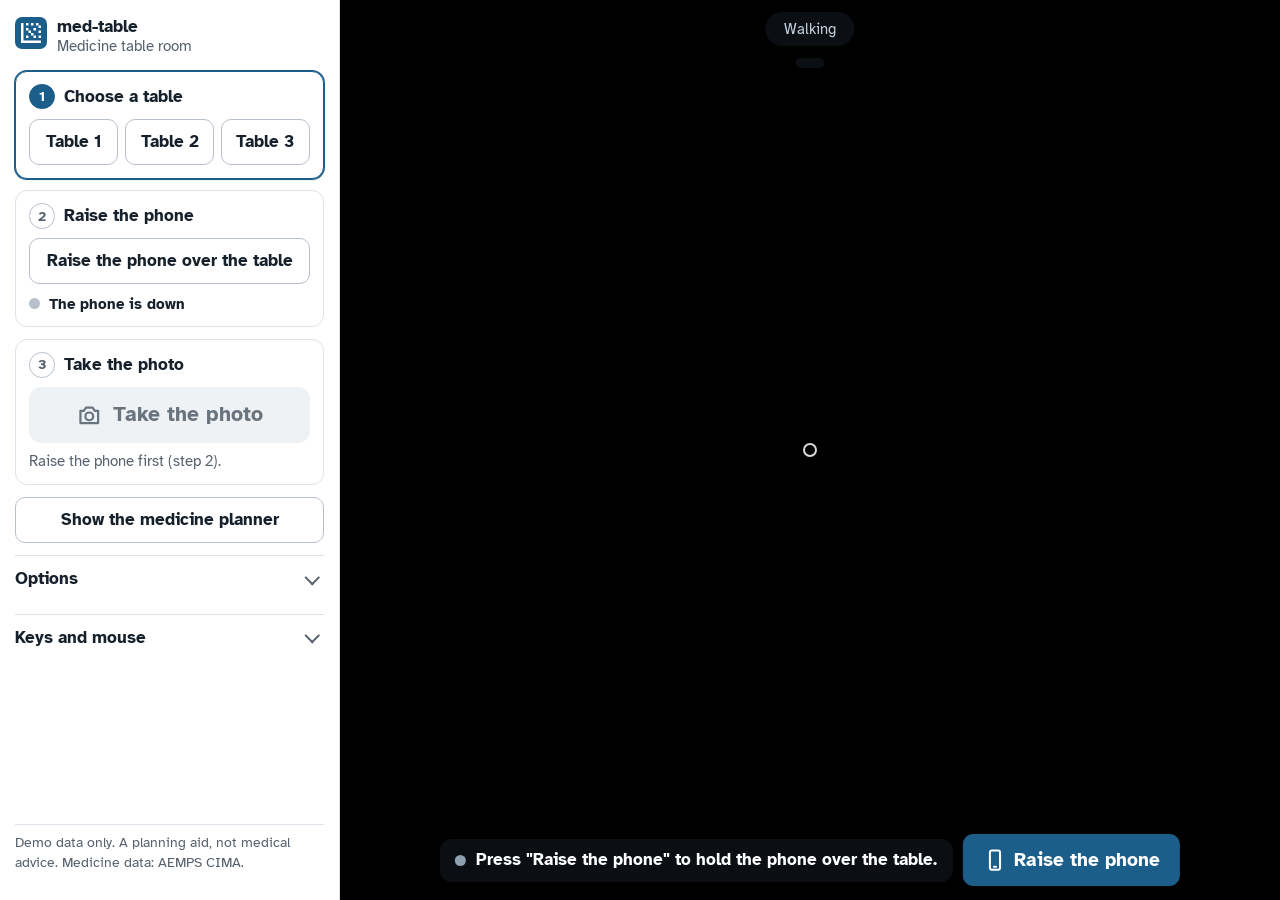
==== commit a07609ad: "Room and camera page: the next action is a labelled button on the picture, next to the advice (Raise" ====
--- a/web/index.html
+++ b/web/index.html
@@ -18,15 +18,10 @@
   #frame::before { content: ""; position: absolute; inset: 33.3% 0; border-top: 1px solid rgba(255,255,255,.28); border-bottom: 1px solid rgba(255,255,255,.28); }
   #frame::after { content: ""; position: absolute; inset: 0 33.3%; border-left: 1px solid rgba(255,255,255,.28); border-right: 1px solid rgba(255,255,255,.28); }
   #overlay { inset: 0; width: 100%; height: 100%; pointer-events: none; border-radius: 14px; }
-  #shutterIn { position: absolute; right: 18px; top: 50%; transform: translateY(-50%); width: 64px; height: 64px; border-radius: 50%; border: 4px solid #fff; padding: 0; z-index: 2;
-               background: rgba(255,255,255,.35); box-shadow: 0 2px 10px rgba(0,0,0,.4); cursor: pointer; pointer-events: auto; transition: background .15s, transform .1s; }
-  #shutterIn::after { content: ""; position: absolute; inset: 5px; border-radius: 50%; background: #fff; }
-  #shutterIn:hover { background: rgba(255,255,255,.55); } #shutterIn:active { transform: translateY(-50%) scale(.94); }
-  #lookhint { left: 50%; bottom: 4.4rem; transform: translateX(-50%); font-size: var(--mt-fs-sm); color: #fff; background: var(--hud); padding: .3rem .85rem; border-radius: 999px; white-space: nowrap; }
+  #lookhint { left: 50%; top: 3.4rem; transform: translateX(-50%); font-size: var(--mt-fs-sm); color: #fff; background: var(--hud); padding: .3rem .85rem; border-radius: 999px; white-space: nowrap; }
   #pad { position: absolute; right: .6rem; bottom: 4.6rem; display: none; grid-template-columns: repeat(3, 3.2rem); grid-template-rows: repeat(3, 3.2rem); gap: .3rem; }
   #pad .btn { min-height: 0; min-width: 0; width: 3.2rem; height: 3.2rem; padding: 0; background: rgba(255,255,255,.9); font-size: .8rem; user-select: none; -webkit-user-select: none; touch-action: none; }
   @media (pointer: coarse) { #pad { display: grid; } #lookhint, .keys-block { display: none; } }
-  @media (max-width: 860px) { #shutterIn { width: 54px; height: 54px; right: 12px; } }
 </style>
 </head>
 <body>
@@ -92,7 +87,7 @@
   <canvas id="c" aria-label="3D room with three tables of medicine boxes" tabindex="0"></canvas>
   <div id="cross" class="hud"></div>
   <div id="frame" class="hud"><canvas id="overlay" aria-hidden="true"></canvas><div id="sweep"></div>
-    <button id="shutterIn" aria-label="Take the photo" title="Take the photo (Space)"></button></div>
+</div>
   <div class="hud chips"><span class="chip" id="modeChip">Walking</span><span class="chip" id="where"></span><span class="chip" id="scanChip" style="display:none"></span></div>
   <div id="toast" class="hud" role="status" aria-live="polite"></div>
   <div id="lookhint" class="hud"></div>
@@ -101,7 +96,14 @@
     <button class="btn" data-key="KeyA" aria-label="Walk left">Left</button><button class="btn" data-key="KeyS" aria-label="Walk back">Back</button><button class="btn" data-key="KeyD" aria-label="Walk right">Right</button>
     <button class="btn" data-key="KeyR" aria-label="Raise the view">Up</button><span></span><button class="btn" data-key="KeyF" aria-label="Lower the view">Down</button>
   </div>
-  <div id="advice" role="status" aria-live="polite">Choose a table, then press "Raise the phone".</div>
+  <div id="dock">
+    <div id="advice" role="status" aria-live="polite">Press "Raise the phone" to hold the phone over the table.</div>
+    <div id="dockActions">
+      <button class="btn primary" id="stageRaise" title="Shift + 1, 2 or 3"><svg viewBox="0 0 24 24" fill="none" stroke="currentColor" stroke-width="2" stroke-linecap="round" stroke-linejoin="round" aria-hidden="true"><rect x="7" y="2.5" width="10" height="19" rx="2"/><path d="M11 18.5h2"/></svg><span>Raise the phone</span></button>
+      <button class="btn primary" id="stageShoot" title="Space" style="display:none"><svg viewBox="0 0 24 24" fill="none" stroke="currentColor" stroke-width="2" stroke-linecap="round" stroke-linejoin="round" aria-hidden="true"><path d="M4 8h3l2-3h6l2 3h3v11H4z"/><circle cx="12" cy="13" r="3.5"/></svg>Take the photo</button>
+      <button class="btn" id="stageLower" style="display:none">Lower the phone</button>
+    </div>
+  </div>
 </div>
 
 <div id="resizer" role="separator" aria-orientation="vertical" aria-label="Drag to change the width of the planner" tabindex="0"></div>
--- a/web/ui.css
+++ b/web/ui.css
@@ -20,6 +20,7 @@
 .top { display: flex; align-items: center; gap: .6rem; padding-bottom: .2rem; }
 .top .mark { flex: none; width: 32px; height: 32px; }
 .top .names { display: flex; flex-direction: column; line-height: 1.2; min-width: 0; flex: 1; }
+.top .names b { font-size: var(--mt-fs-md); }
 .top .names a { font-weight: 700; font-size: var(--mt-fs-md); color: var(--mt-ink); text-decoration: none; }
 #side h1 { font-size: var(--mt-fs-sm); font-weight: 400; color: var(--mt-muted); margin: 0; }
 .top > h1 { flex: 1; font-size: var(--mt-fs-lg) !important; font-weight: 700 !important; color: var(--mt-ink) !important; }     /* camera page */
@@ -95,7 +96,7 @@
 .chips:not(:has(.chip:not(:empty))) { display: none; }
 .chip + .chip { border-left: 1px solid rgba(255,255,255,.25); }
 .chip:first-child { color: #c3d1de; font-weight: 400; }
-#toast { left: 50%; top: 3.5rem; transform: translateX(-50%); font-size: var(--mt-fs-md); background: var(--mt-surface); color: var(--mt-ink); padding: .65rem 1.1rem; border-radius: var(--mt-radius);
+#toast { left: 50%; top: 6rem; transform: translateX(-50%); font-size: var(--mt-fs-md); background: var(--mt-surface); color: var(--mt-ink); padding: .65rem 1.1rem; border-radius: var(--mt-radius);
          opacity: 0; transition: opacity .3s; max-width: min(90%, 36rem); text-align: center; box-shadow: var(--mt-shadow-lg); z-index: 3; }
 #overlay { position: absolute; pointer-events: none; }
 #sweep { position: absolute; left: 0; right: 0; height: 3px; top: 0; display: none; background: linear-gradient(90deg, transparent, #7ee2a8, transparent); box-shadow: 0 0 12px 2px rgba(126,226,168,.6);
@@ -107,8 +108,17 @@
           display: flex; align-items: flex-start; gap: .6rem; }
 #advice::before { content: ""; flex: none; width: .65rem; height: .65rem; margin-top: .37em; border-radius: 50%; background: #8fa0b1; }
 #advice.good::before { background: #22a06b; } #advice.mid::before { background: #e0a100; } #advice.bad::before { background: #d9473a; }
-#stage #advice { position: absolute; left: 50%; transform: translateX(-50%); bottom: .7rem; margin: 0; width: max-content; max-width: min(calc(100% - 1.4rem), 46rem);
-                 background: var(--hud); color: #fff; box-shadow: 0 4px 16px rgba(0,0,0,.3); pointer-events: none; }
+#stage > #advice { position: absolute; left: 50%; transform: translateX(-50%); bottom: .7rem; margin: 0; width: max-content; max-width: min(calc(100% - 1.4rem), 46rem);
+                   background: var(--hud); color: #fff; box-shadow: 0 4px 16px rgba(0,0,0,.3); pointer-events: none; }      /* camera page */
+/* the room: the sentence and the button that does it, side by side at the bottom of the picture */
+#dock { position: absolute; left: 50%; bottom: .8rem; transform: translateX(-50%); display: flex; flex-wrap: wrap; justify-content: center; align-items: center; gap: .5rem .6rem;
+        width: max-content; max-width: calc(100% - 1.4rem); z-index: 2; }
+#dock #advice { margin: 0; background: var(--hud); color: #fff; box-shadow: 0 4px 16px rgba(0,0,0,.3); min-width: 0; flex: 1 1 18rem; max-width: 40rem; }
+#dockActions { display: flex; gap: .5rem; flex: none; }
+#dockActions .btn { min-height: 52px; padding: .5rem 1.1rem; font-size: var(--mt-fs-md); box-shadow: 0 4px 16px rgba(0,0,0,.3); white-space: nowrap; }
+#dockActions .btn:not(.primary) { background: var(--mt-surface); }
+#dockActions .btn.primary { font-size: 1.1rem; }
+#dockActions .btn svg { width: 1.3em; height: 1.3em; }
 #side > #advice.good { background: var(--mt-ok-soft); } #side > #advice.mid { background: var(--mt-warn-soft); } #side > #advice.bad { background: var(--mt-bad-soft); }
 
 /* ---- planner panel ------------------------------------------------------------------------------------------------- */
@@ -136,6 +146,7 @@
   body.planner #resizer { display: none; }
   .keys-block { display: none; }
   #side > #advice { margin: 0; font-size: 1.05rem; }
+  #dockActions .btn { min-height: 48px; padding: .4rem .8rem; }
   #modeChip { display: none; }
 }
 @media (orientation: landscape) and (max-height: 520px) {
